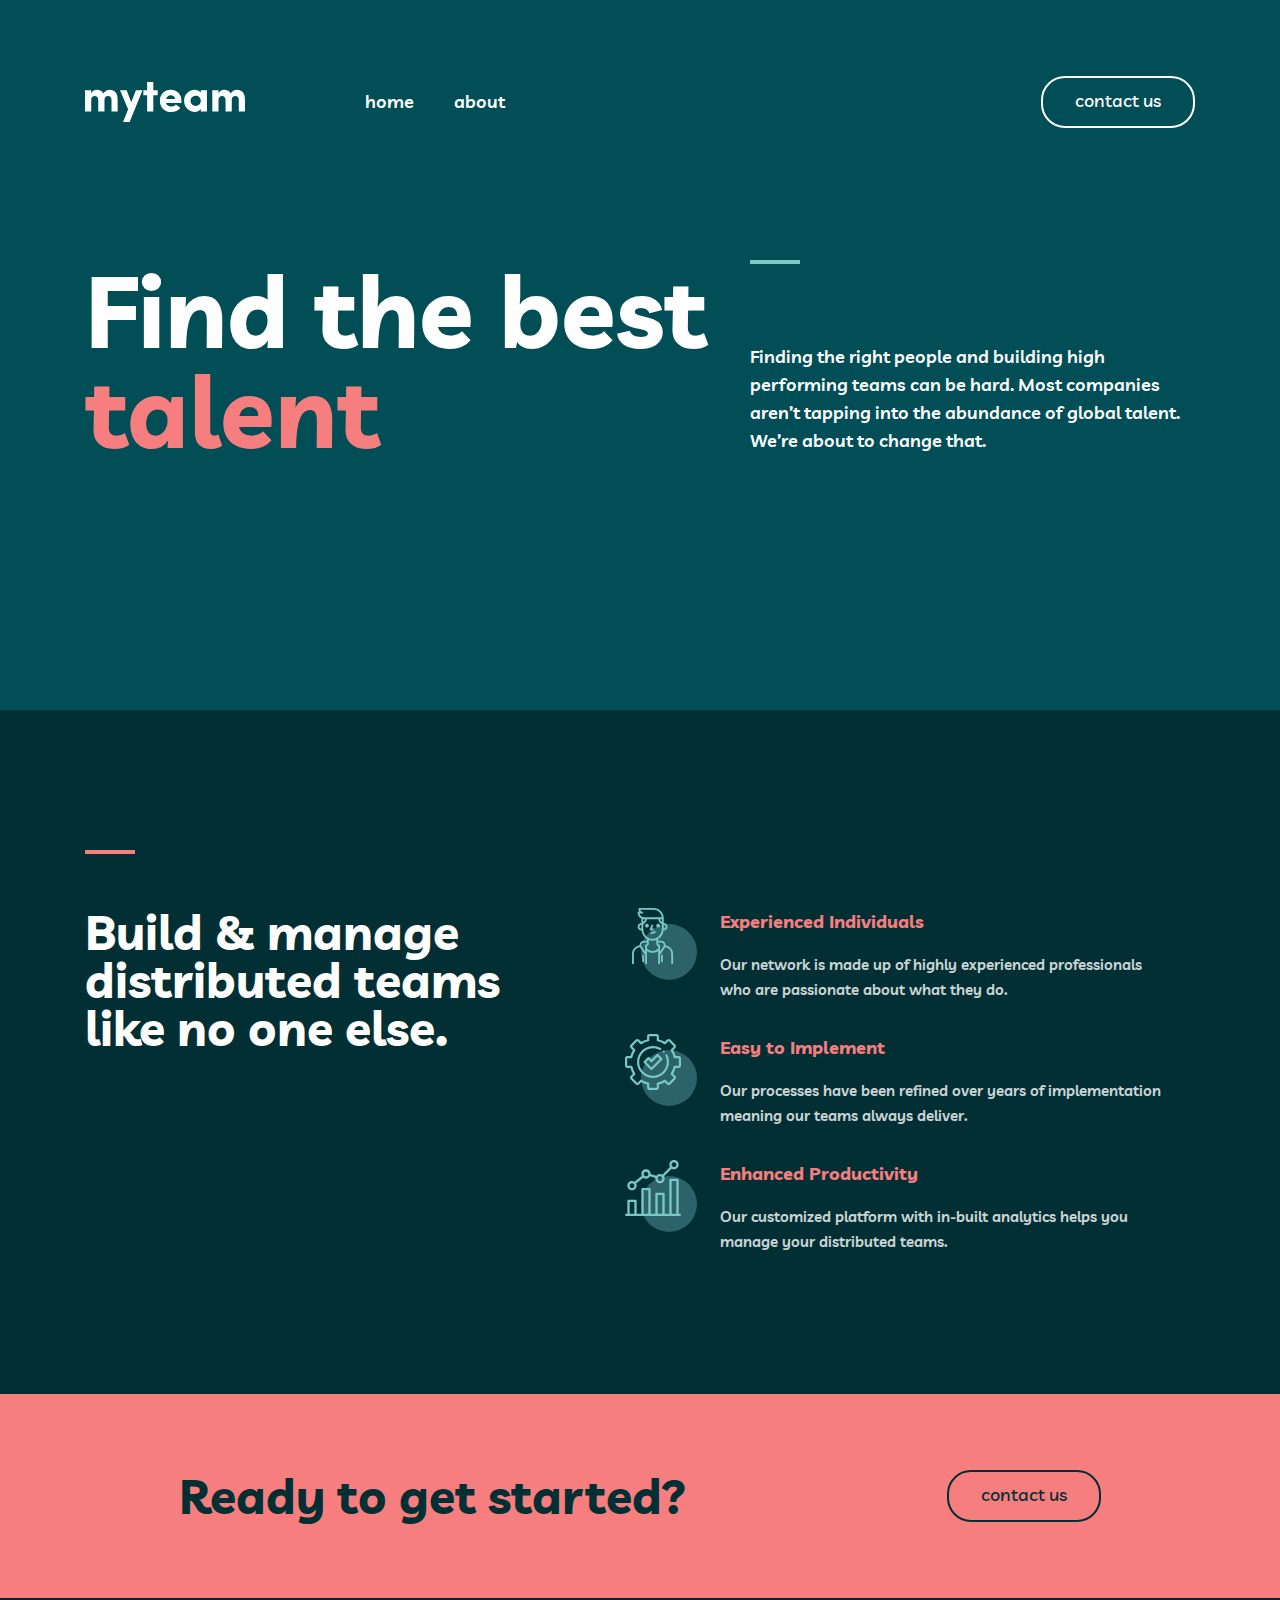
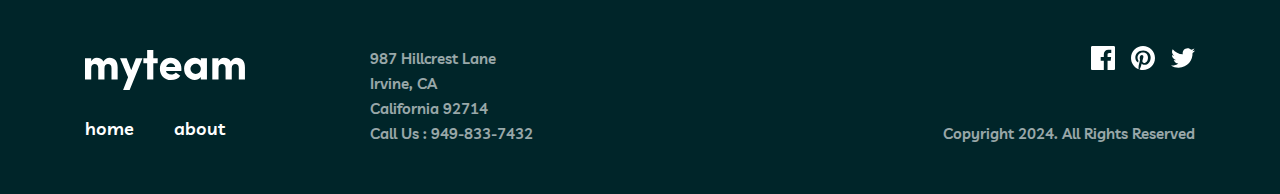
==== index.html @ 22ef730c "add feature section" ====
<!DOCTYPE html>
<html lang="en">
<head>
  <meta charset="UTF-8">
  <meta name="viewport" content="width=device-width, initial-scale=1.0">
  <title>My team</title>

  <link rel="stylesheet" href="style/normalize.css">
  <link rel="stylesheet" href="style/style.css">
</head>
<body>
  <!-- SITE HEADER  -->
  <header class="site-header">
    <div class="site-header__container container">
      <a class="site-header__main-link logo" href="index.html">
        <img class="logo__img" src="./img/myteam.svg" alt="Site logo " width="160" height="40">
      </a>

      <ul class="sitenav">

        <li class="sitenav__list">
          <a class="sitenav__link" href="#">home</a>
        </li>
        <li class="sitenav__list">
          <a class="sitenav__link" href="#">about</a>
        </li>

      </ul>

      <button class="button button--green" type="button">contact us</button>
    </div>
  </header>
  <!-- /SITE HEADER  -->


  <!-- MAIN CONTENT  -->
  <main class="main-content">

    <!-- HERO  -->
    <div class="hero">
      <div class="hero__container container">

        <div class="hero__content">
          <h1 class="hero__content-title">Find the best <span class="hero__content-title-reddish">talent</span></h1>
        </div>

        <div class="hero__contanet-next">
          <p class="hero__content-text">Finding the right people and building high performing teams can be hard. Most companies aren’t tapping into the abundance of global talent. We’re about to change that.</p>
        </div>

      </div>
    </div>
    <!-- /HERO  -->



    <!-- FEATURE  -->
    <div class="feature">
      <div class="container">

        <hr class="feature__line">

       <div class="feature__container">
        <h2 class="feature__title">Build & manage <br> distributed teams <br> like no one else.</h2>
        <ul class="feature__list">

          <li class="features__item">
            <img class="feature__img"  src="img/icon-feature-experience.svg" alt="" width="72" height="72">
            <div class="feature__inner">
              <h3 class="feature__inner-title">Experienced Individuals</h3>
              <p class="feature__inner-text">Our network is made up of highly experienced professionals <br> who are passionate about what they do.</p>
            </div>
          </li>
          <li class="features__item">
            <img class="feature__img" src="img/icon-feature-implementation.svg" alt="" width="72" height="72">
            <div class="feature__inner">
              <h3 class="feature__inner-title">Easy to Implement</h3>
              <p class="feature__inner-text">Our processes have been refined over years of implementation <br> meaning our teams always deliver.</p>
            </div>
          </li>
          <li class="features__item">
            <img class="feature__img" src="img/icon-feature-productivity.svg" alt="" width="72" height="72">
            <div class="feature__inner">
              <h3 class="feature__inner-title">Enhanced Productivity</h3>
              <p class="feature__inner-text">Our customized platform with in-built analytics helps you <br> manage your distributed teams.</p>
            </div>
          </li>

        </ul>
       </div>

      </div>
    </div>
    <!-- /FEATURE  -->



    <!-- CTA  -->
    <div class="cta">
      <div class="cta__container container">
        <h2 class="cta__title">Ready to get started?</h2>
        <button class="button button--reddish">contact us</button>
      </div>
    </div>
    <!-- /CTA  -->

  </main>
  <!-- /MAIN CONTENT  -->



  <!-- SITE FOOTER  -->
  <footer class="site-footer">
    <div class="site-footer__container container">
      <div class="site-footer__main-links">
        <a class="site-footer__main-link " href="index.html">
          <img class="logo__img" src="./img/myteam.svg" alt="Site logo " width="160" height="40">
        </a>

        <div class="site-footer__main-link-inner">
          <ul class="sitenav sitenav-footer">

            <li class="sitenav__list">
              <a class="sitenav__link sitenav__link-footer" href="#">home</a>
            </li>
            <li class="sitenav__list">
              <a class="sitenav__link sitenav__link-footer" href="#">about</a>
            </li>

          </ul>

        </div>
      </div>

      <div class="site-footer__info">
        <p class="site-footer__info-text">
          987  Hillcrest Lane <br> Irvine, CA <br> California 92714 <br> Call Us : 949-833-7432
        </p>
      </div>

      <div class="site-footer__socials">
        <div class="site-footer__socials-list">
          <svg class="site-footer__socials-list-item" width="24" height="24" viewBox="0 0 24 24" fill="none" xmlns="http://www.w3.org/2000/svg">
            <path d="M22.675 0H1.325C0.593 0 0 0.593 0 1.325V22.676C0 23.407 0.593 24 1.325 24H12.82V14.706H9.692V11.084H12.82V8.413C12.82 5.313 14.713 3.625 17.479 3.625C18.804 3.625 19.942 3.724 20.274 3.768V7.008L18.356 7.009C16.852 7.009 16.561 7.724 16.561 8.772V11.085H20.148L19.681 14.707H16.561V24H22.677C23.407 24 24 23.407 24 22.675V1.325C24 0.593 23.407 0 22.675 0Z" fill="currentColor"/>
            </svg>


            <svg class="site-footer__socials-list-item" width="24" height="24" viewBox="0 0 24 24" fill="none" xmlns="http://www.w3.org/2000/svg">
              <path d="M12 0C5.373 0 0 5.372 0 12C0 17.084 3.163 21.426 7.627 23.174C7.522 22.225 7.427 20.769 7.669 19.733C7.887 18.796 9.076 13.768 9.076 13.768C9.076 13.768 8.717 13.049 8.717 11.986C8.717 10.318 9.684 9.072 10.888 9.072C11.911 9.072 12.406 9.841 12.406 10.762C12.406 11.791 11.751 13.33 11.412 14.757C11.129 15.951 12.011 16.926 13.189 16.926C15.322 16.926 16.961 14.677 16.961 11.431C16.961 8.558 14.897 6.549 11.949 6.549C8.535 6.549 6.531 9.11 6.531 11.756C6.531 12.787 6.928 13.894 7.424 14.494C7.522 14.613 7.536 14.718 7.507 14.839L7.174 16.199C7.121 16.419 7 16.466 6.772 16.36C5.273 15.662 4.336 13.471 4.336 11.711C4.336 7.926 7.086 4.449 12.265 4.449C16.428 4.449 19.663 7.416 19.663 11.38C19.663 15.516 17.056 18.844 13.436 18.844C12.22 18.844 11.077 18.213 10.686 17.466L9.938 20.319C9.667 21.362 8.936 22.669 8.446 23.465C9.57 23.812 10.763 24 12 24C18.627 24 24 18.627 24 12C24 5.372 18.627 0 12 0Z" fill="currentColor"/>
              </svg>


              <svg class="site-footer__socials-list-item" width="24" height="20" viewBox="0 0 24 20" fill="none" xmlns="http://www.w3.org/2000/svg">
                <path d="M24 2.55699C23.117 2.94899 22.168 3.21299 21.172 3.33199C22.189 2.72299 22.97 1.75799 23.337 0.607986C22.386 1.17199 21.332 1.58199 20.21 1.80299C19.313 0.845986 18.032 0.247986 16.616 0.247986C13.437 0.247986 11.101 3.21399 11.819 6.29299C7.728 6.08799 4.1 4.12799 1.671 1.14899C0.381 3.36199 1.002 6.25699 3.194 7.72299C2.388 7.69699 1.628 7.47599 0.965 7.10699C0.911 9.38799 2.546 11.522 4.914 11.997C4.221 12.185 3.462 12.229 2.69 12.081C3.316 14.037 5.134 15.46 7.29 15.5C5.22 17.123 2.612 17.848 0 17.54C2.179 18.937 4.768 19.752 7.548 19.752C16.69 19.752 21.855 12.031 21.543 5.10599C22.505 4.41099 23.34 3.54399 24 2.55699Z" fill="CurrentColor"/>
                </svg>

        </div>

        <p class="site-footer__socials-text">Copyright 2024. All Rights Reserved</p>
      </div>

    </div>
  </footer>
  <!-- /SITE FOOTER  -->

 <script src="js/main.js"></script>
</body>
</html>
---- style/style.css ----
/* CUSTOM PROPS  */
:root {
  --white: rgb(255, 255, 255) ;
  --midnight-green: #014e56;
  --light-colar: #f67e7e;
  --rapture-blue: #79c8c7;
  --police-blue: #2c6269;
  --deep-green: #004047;
  --state-green: #012f34;
  --dark-green: #002529;
}

/* GLOBAL STYLES*/
html {
  box-sizing: border-box;
  height: 100%;
  scroll-behavior: smooth;
}
*,
*::before,
*::after {
  box-sizing: inherit;
}
body {
 display: flex;
 flex-direction: column;
 padding: 0%;
 margin: 0%;
 height: 100%;
 font-family: 'Livvic',"Arial",sans-serif;
 background-color: #fff;
 color: var(--white);
 font-size: 15px;
 font-weight: 600;
 line-height: 25px;
 letter-spacing: 0px;
}
img {
  max-width: 100%;
  height: auto;
}

/* CONTAINER */
.container {
width: 100%;
max-width: 1150px;
margin-right: auto;
margin-left: auto;
padding-left: 20px;
padding-right: 20px;
}

.main-content {
  flex-grow: 1;
}

/* FONTS  */
/* livvic-500 - latin */
@font-face {
  font-display: swap; /* Check https://developer.mozilla.org/en-US/docs/Web/CSS/@font-face/font-display for other options. */
  font-family: 'Livvic';
  font-style: normal;
  font-weight: 500;
  src: url('../fonts/livvic-v14-latin-500.woff2') format('woff2'); /* Chrome 36+, Opera 23+, Firefox 39+, Safari 12+, iOS 10+ */
}
/* livvic-600 - latin */
@font-face {
  font-display: swap; /* Check https://developer.mozilla.org/en-US/docs/Web/CSS/@font-face/font-display for other options. */
  font-family: 'Livvic';
  font-style: normal;
  font-weight: 600;
  src: url('../fonts/livvic-v14-latin-600.woff2') format('woff2'); /* Chrome 36+, Opera 23+, Firefox 39+, Safari 12+, iOS 10+ */
}
/* livvic-700 - latin */
@font-face {
  font-display: swap; /* Check https://developer.mozilla.org/en-US/docs/Web/CSS/@font-face/font-display for other options. */
  font-family: 'Livvic';
  font-style: normal;
  font-weight: 700;
  src: url('../fonts/livvic-v14-latin-700.woff2') format('woff2'); /* Chrome 36+, Opera 23+, Firefox 39+, Safari 12+, iOS 10+ */
}



/* BUTTONS  */
.button {
  padding: 9px 32px 11px;
  margin: 0;
  border: 0;
  border-radius: 24px;
  font-size: 18px;
  line-height: 28px;
  cursor: pointer;
  transition: transform 0.3s ;
}
.button:active {
  transform: translateY(3px);
}
.button--green {
  color: var(--white);
  background-color: transparent;
  border: 2px solid var(--white);
}
.button--green:hover {
  color: var(--dark-green);
  background-color: var(--white);
}
.button--reddish {
  color: var(--state-green);
  background-color: transparent;
  border: 2px solid var(--state-green);
}
.button--reddish:hover {
  color: var(--white);
  background-color: var(--state-green);
}



/* SITE HEADER  */
.site-header {
  padding-top: 73px;
  padding-bottom: 120px;
  background-color: var(--midnight-green);
}
.site-header__container {
  display: flex;
  align-items: center;

}
.site-header__main-link {
  text-decoration: none;
}
.site-header__main-link:hover {
  opacity: 0.8;
}
.site-header__main-link:active {
  opacity: 0.6;
}
.logo {
  margin-right: 80px;
}
.logo__img {
  display: block;
  width: 160px;
  height: 40px;
  object-fit: contain;
}
.sitenav {
 display: flex;
 align-items: center;
 margin-right: auto;
}
.sitenav__list {
  list-style-type: none;
  padding: 0;
  margin: 0;
}
.sitenav__list:not(:last-child){
  margin-right: 40px;
}
.sitenav__link {
  color: var(--white);
  font-size: 18px;
  line-height: 28px;
  text-decoration: none;
}
.sitenav__link:hover {
  color: var(--light-colar);
}
.sitenav__link:active {
  opacity: 0.6;
}


/* HERO  */
.hero {
  padding-top: 9px;
  padding-bottom: 250px;
  background-color: var(--midnight-green);
}
.hero__container {
  display: flex;
  align-items: flex-start;
}
.hero__content {
  display: flex;
  margin-right: 30px;
  width: 635px;
  height: 200px;
}
.hero__content-title {
  margin: 0;
  font-size: 100px;
  font-weight: 700;
  line-height: 100px;
}
.hero__content-title-reddish {
  color: var(--light-colar);
}
.hero__contanet-next {
  width: 445px;
  height: 112px;
}
.hero__content-text {
  margin: 0;
  font-size: 18px;
  line-height: 28px;

}
.hero__content-text::before {
  display: block;
  width: 50px;
  height: 4px;
  margin-bottom: 79px;
  background-color: var(--rapture-blue);
  content: "";
}




/* SITE FOOTER  */
.site-footer {
  padding-top: 48px;
  padding-bottom: 48px;
  background-color: var(--dark-green);
}
.site-footer__container {
  display: flex;
  align-items: center;
}
.site-footer__main-links {
  display: flex;
  flex-direction: column;
  margin-right: 125px;
}
.site-footer__main-link {
  margin-bottom: 25px;
}


.site-footer__main-link-inner {
  display: flex;
  align-items: center;
}
.sitenav-footer {
  padding: 0;
  margin: 0%;
}
.site-footer__info {
  width: 445px;
  height: 100px;
  margin-right: auto;
  opacity: 0.6;
}
.site-footer__info-text {
  margin: 0%;
  color: var(--white);
  font-size: 15px;
  line-height: 25px;
}
.site-footer__socials {
  display: flex;
  flex-direction: column;
}
.site-footer__socials-list {
  display: flex;
  align-items: center;
  justify-content: flex-end;
}
.site-footer__socials-list-item:not(:last-child) {
   margin-right: 16px;
}
.site-footer__socials-list-item:hover {
  color: var(--light-colar);
}
.site-footer__socials-list-item:active {
  opacity: 0.6;
}
.site-footer__socials-text {
  margin: 0%;
  margin-top: 51px;
  color: var(--white);
  font-weight: 600;
  line-height: 25px;
  text-transform: capitalize;
  opacity: 0.6;
}

/* CTA  */
.cta {
  padding-top: 76px;
  padding-bottom: 76px;
  background-color: var(--light-colar);
}
.cta__container {
  display: flex;
  align-items: center;
  justify-content: center;
}
.cta__title {
  margin: 0;
  margin-right: 260px;
  color: rgb(1, 47, 52);
  font-size: 48px;
  font-weight: 700;
  line-height: 48px;
}


/* FEATURE  */
.feature {
  padding-top: 140px;
  padding-bottom: 140px;
  background-color: var(--state-green);
}
.feature__container {
  display: flex;
  align-items: flex-start;
}
.feature__line {
  margin: 0;
  margin-bottom: 54px;
  border: 0;
  width: 50px;
  height: 4px;
  background-color: var(--light-colar);
}
.feature__title {
  margin: 0;
  margin-right: 125px;
  font-size: 48px;
  font-weight: 700;
  line-height: 48px;
}
.feature__list {
  list-style: none;
  margin: 0;
  padding: 0%;
}
.features__item {
  display: flex;
  align-items: flex-start;
}
.features__item:not(:last-child){
  margin-bottom: 32px;
}
.feature__img {
  display: block;
  margin-right: 23px;
  width: 72px;
  height: 72px;
  object-fit: cover;
}
.feature__inner-title {
  margin: 0;
  margin-bottom: 16px;
  color: var(--light-colar);
  font-size: 18px;
  font-weight: 700;
  line-height: 28px;
}
.feature__inner-text {
  margin: 0;
  opacity: 0.8;
}
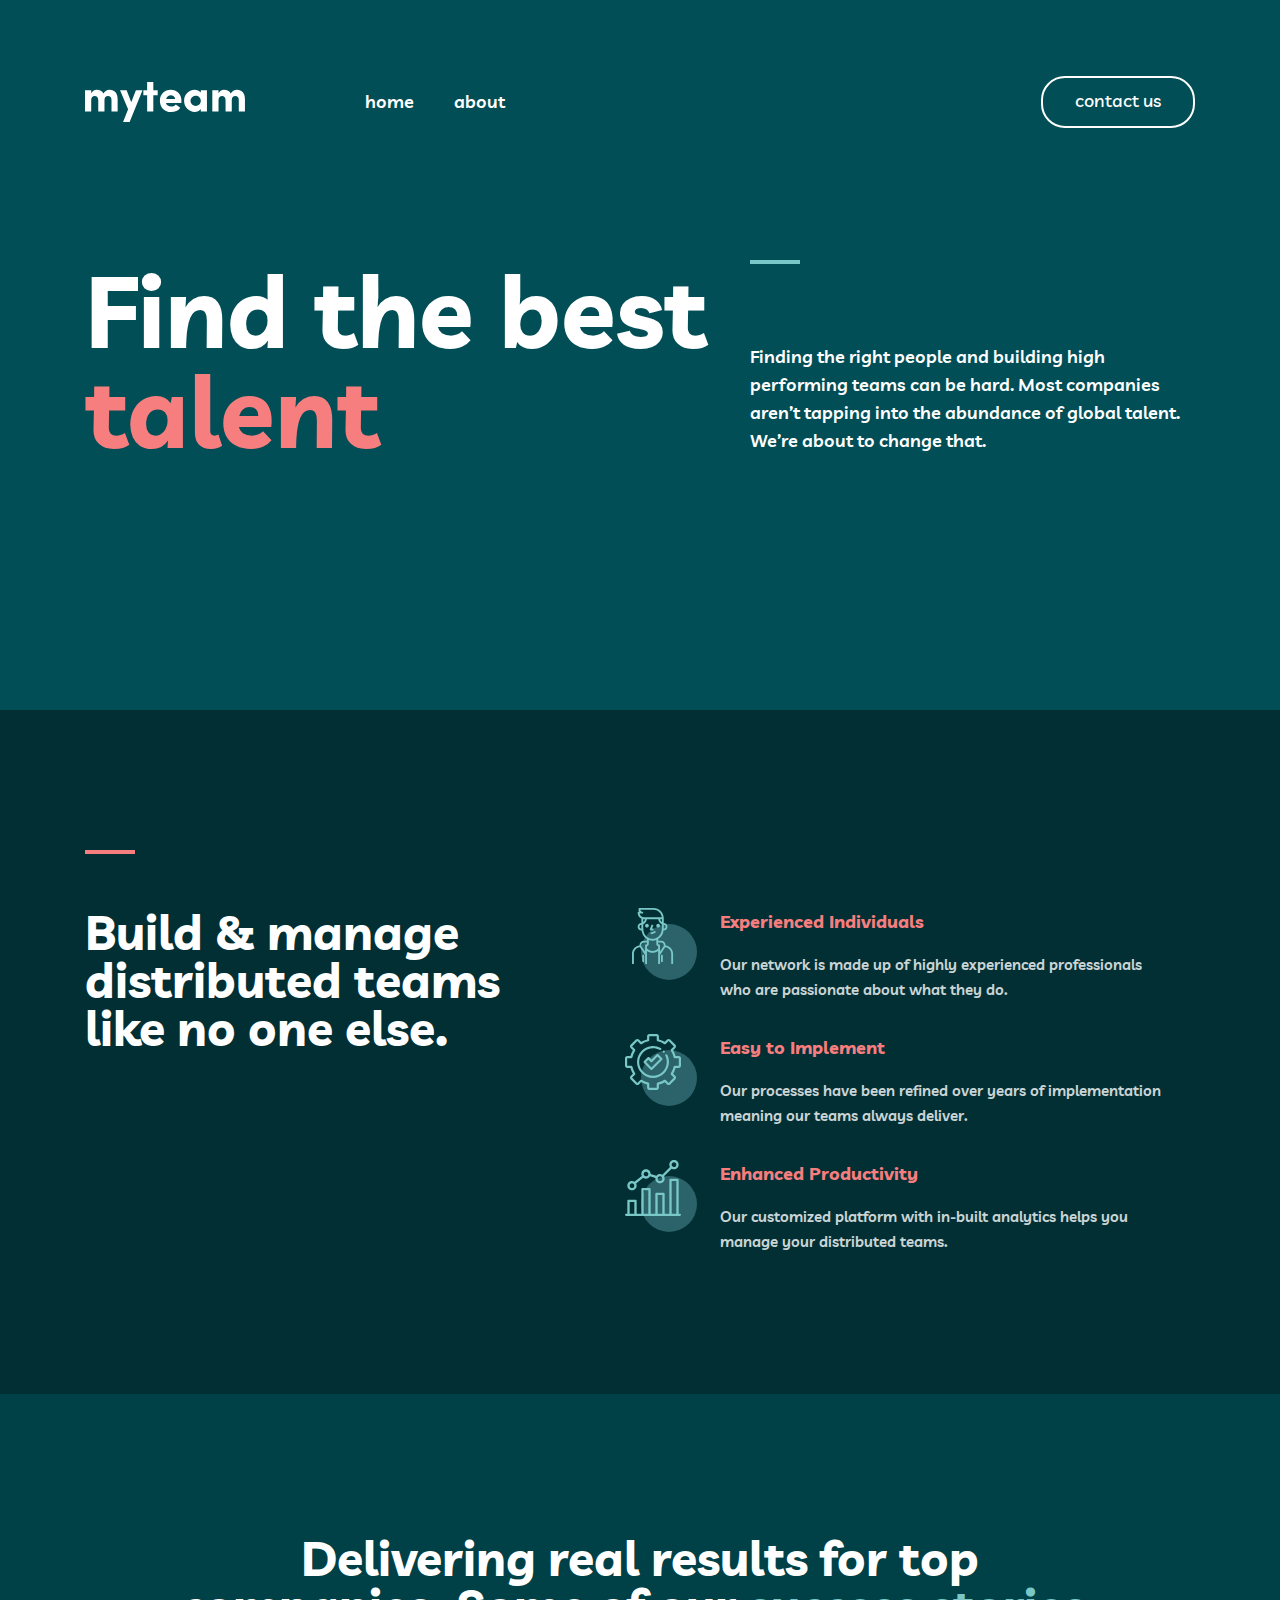
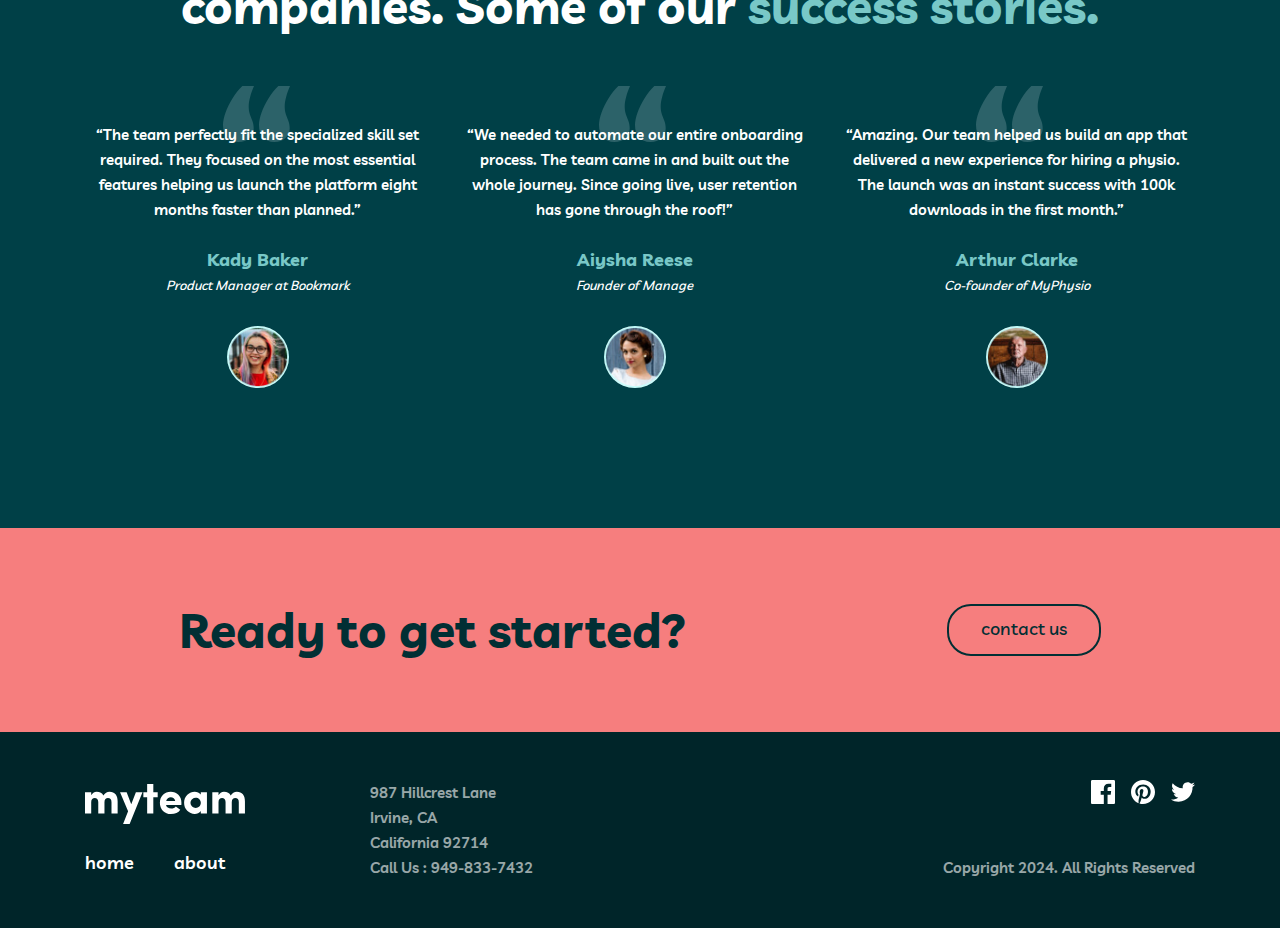
==== commit 7f7ece2e: "add success stories section" ====
--- a/index.html
+++ b/index.html
@@ -95,6 +95,45 @@
     <!-- /FEATURE  -->
 
 
+    <!-- STORY  -->
+    <div class="story">
+      <div class="container">
+        <div class="story__content">
+          <h2 class="story__title">Delivering real results for top <br> companies. Some of our <span class="story__title-dif">success stories.</span> </h2>
+          <ul class="story__list">
+
+            <li class="story__item">
+              <p class="story__quote">
+                  <img class="story__sign" src="img/sign.svg" alt="" width="67" height="56">
+                “The team perfectly fit the specialized skill set required. They focused on the most essential features helping us launch the platform eight months faster than planned.”</p>
+              <span class="story__auther">Kady Baker</span>
+              <span class="story__auther-position">Product Manager at Bookmark</span>
+              <img class="story__auther-img" src="img/kady.jpg" alt="Story auther's image" width="62" height="62" srcset="img/kady.jpg 1x, img/kady@2x.jpg 2x">
+            </li>
+            <li class="story__item">
+              <p class="story__quote">
+                  <img class="story__sign" src="img/sign.svg" alt="" width="67" height="56">
+                “We needed to automate our entire onboarding process. The team came in and built out the whole journey. Since going live, user retention has gone through the roof!”</p>
+              <span class="story__auther">Aiysha Reese</span>
+              <span class="story__auther-position">Founder of Manage</span>
+              <img class="story__auther-img" src="img/aisha.jpg" alt="Story auther's image" width="62" height="62" srcset="img/aisha.jpg 1x, img/aisha@2x.jpg 2x">
+            </li>
+            <li class="story__item">
+              <p class="story__quote">
+                  <img class="story__sign" src="img/sign.svg" alt="" width="67" height="56">
+                “Amazing. Our team helped us build an app that delivered a new experience for hiring a physio. The launch was an instant success with 100k downloads in the first month.”</p>
+              <span class="story__auther">Arthur Clarke</span>
+              <span class="story__auther-position">Co-founder of MyPhysio</span>
+              <img class="story__auther-img" src="img/arthur.jpg" alt="Story auther's image" width="62" height="62" srcset="img/arthur.jpg 1x, img/arthur@2x.jpg 2x">
+            </li>
+
+          </ul>
+        </div>
+      </div>
+    </div>
+    <!-- /STORY  -->
+
+
 
     <!-- CTA  -->
     <div class="cta">
--- a/style/style.css
+++ b/style/style.css
@@ -364,4 +364,82 @@
 .feature__inner-text {
   margin: 0;
   opacity: 0.8;
+}
+
+
+/* STORY  */
+.story {
+  padding-top: 140px;
+  padding-bottom: 140px;
+  background-color: var(--deep-green);
+}
+.story__content {
+}
+.story__title {
+  margin: 0;
+  margin-bottom: 92px;
+  font-size: 48px;
+  font-weight: 700;
+  line-height: 48px;
+  text-align: center;
+}
+.story__title-dif {
+  color: var(--rapture-blue);
+}
+.story__list {
+  display: flex;
+  align-items: flex-start;
+  justify-content: space-between;
+  list-style-type: none;
+  padding: 0%;
+  margin: 0;
+}
+.story__sign {
+  position: absolute;
+  left: 138px;
+  top: -36px;
+  z-index: -1;
+}
+.story__item {
+  display: flex;
+  flex-direction: column;
+}
+.story__item:not(:last-child) {
+  margin-right: 30px;
+}
+.story__quote {
+  position: relative;
+  z-index: 9999;
+  margin: 0;
+  margin-bottom: 24px;
+  text-align: center;
+}
+.story__auther {
+  margin: 0;
+  margin-bottom: 2px;
+  color: var(--rapture-blue);
+  font-size: 18px;
+  font-weight: 700;
+  line-height: 28px;
+  text-align: center;
+}
+.story__auther-position {
+  margin: 0;
+  margin-bottom: 32px;
+  font-size: 13px;
+  font-weight: 500;
+  font-style: italic;
+  line-height: 18px;
+  letter-spacing: 0px;
+  text-align: center;
+}
+.story__auther-img {
+  display: block;
+  margin-left: auto;
+  margin-right: auto;
+  width: 62px;
+  height: 62px;
+  object-fit: contain;
+  border-radius: 50%;
+
 }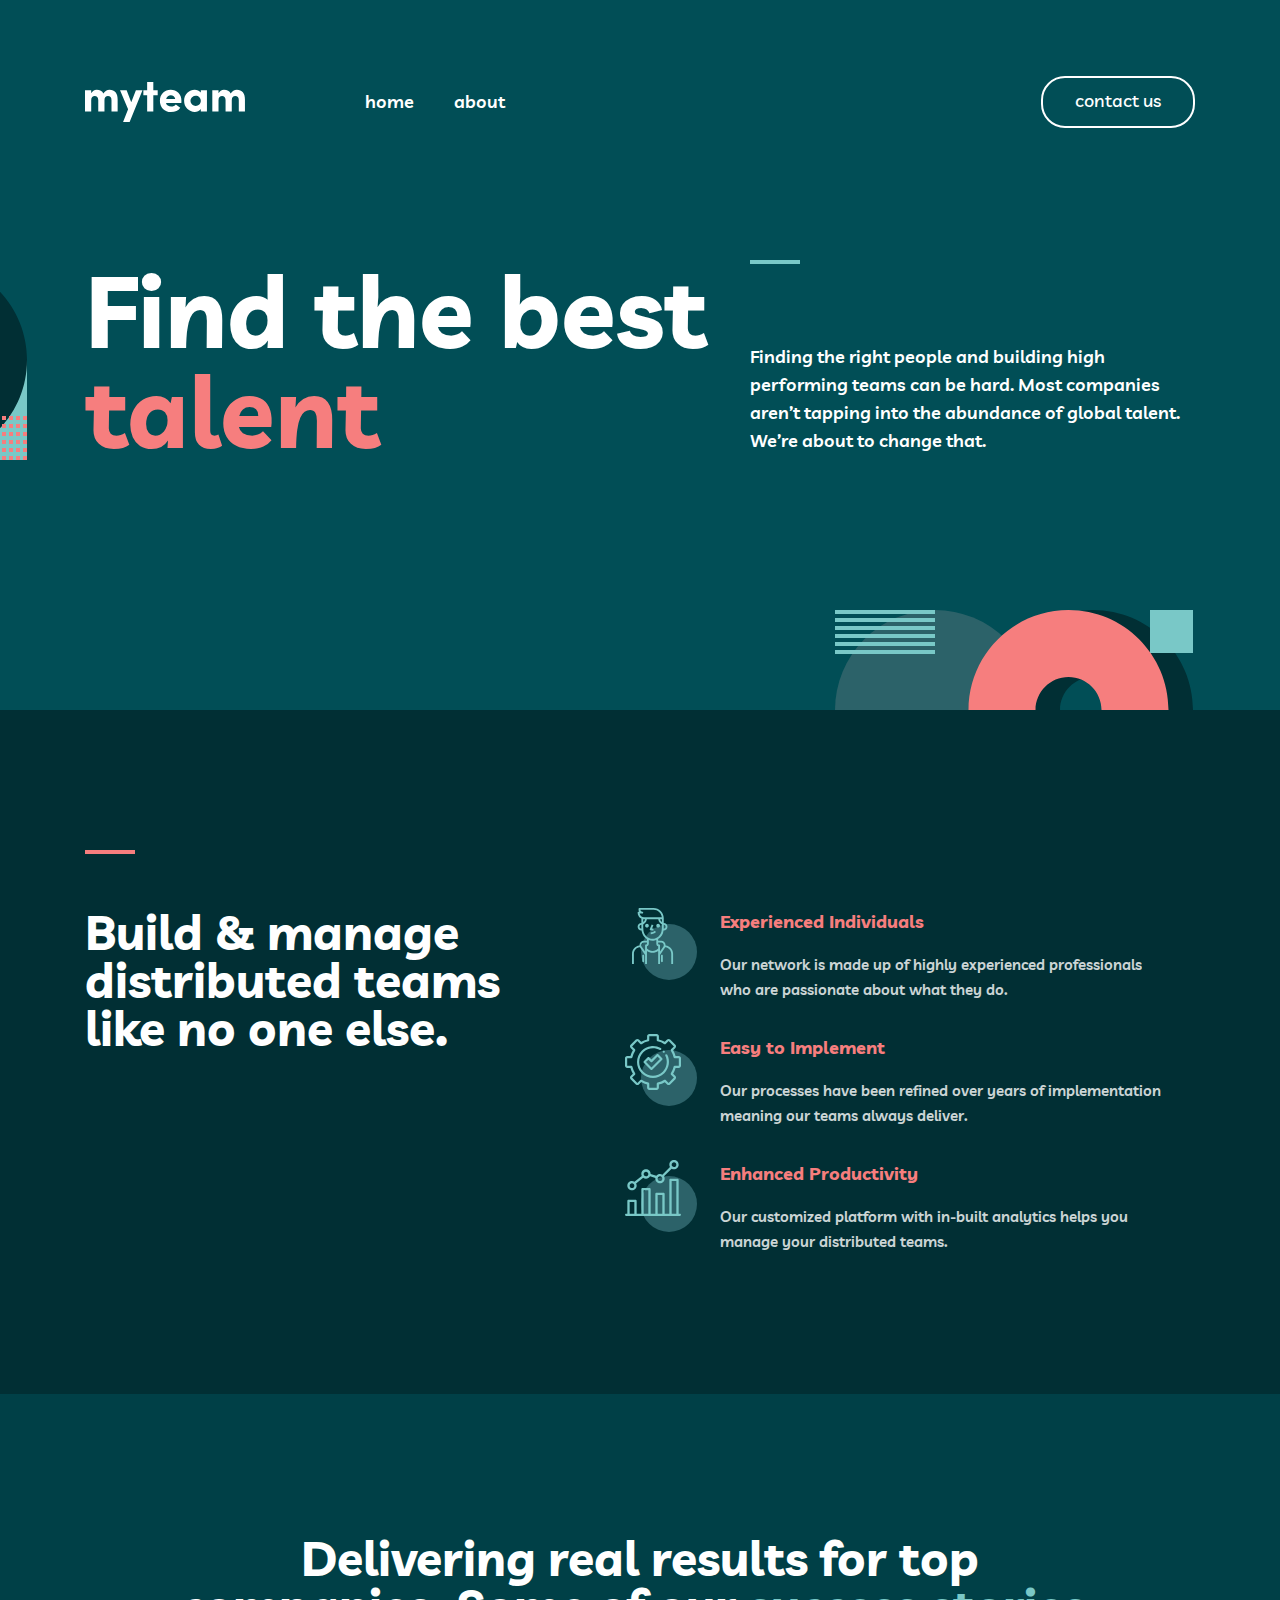
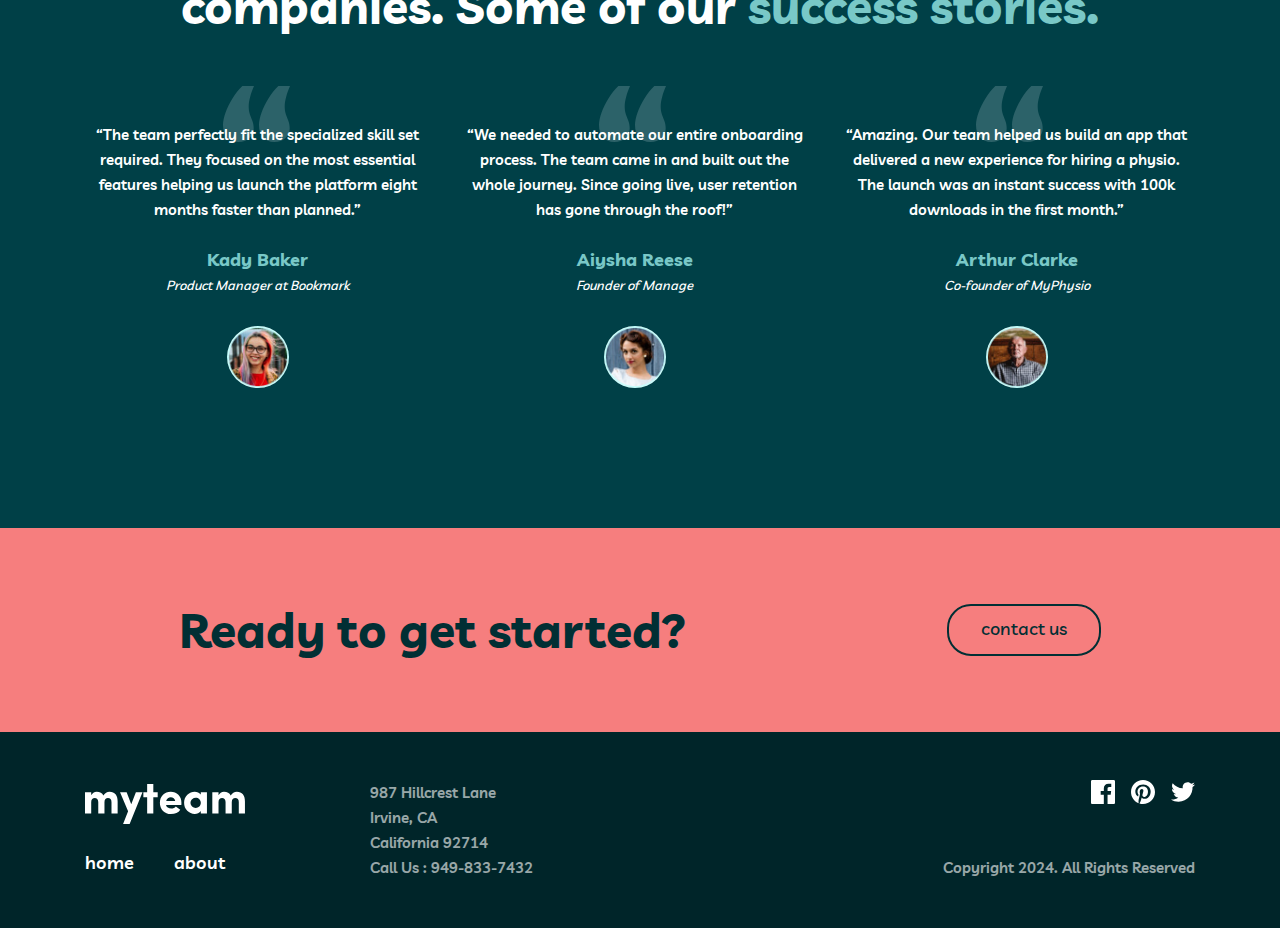
==== commit 7679ce7a: "add hero postures" ====
--- a/index.html
+++ b/index.html
@@ -45,9 +45,13 @@
 best <span class="hero__content-title-reddish">talent</span></h1>
         </div>
 
+        <img class="hero__content-posture-one" src="img/hero-bg-one.svg" alt="" width="200" height="200">
+
         <div class="hero__contanet-next">
           <p class="hero__content-text">Finding the right people and building high performing teams can be hard. Most companies aren’t tapping into the abundance of global talent. We’re about to change that.</p>
         </div>
+
+        <img class="hero__content-posture-double" src="img/hero-bg-double.svg" alt="" width="358" height="200">
 
       </div>
     </div>
--- a/style/style.css
+++ b/style/style.css
@@ -173,6 +173,8 @@
 }
 
 
+
+
 /* HERO  */
 .hero {
   padding-top: 9px;
@@ -180,6 +182,7 @@
   background-color: var(--midnight-green);
 }
 .hero__container {
+  position: relative;
   display: flex;
   align-items: flex-start;
 }
@@ -218,6 +221,20 @@
 }
 
 
+.hero__content-posture-one {
+  position: absolute;
+  left: -238px;
+  top: 0;
+}
+
+
+.hero__content-posture-double {
+  position: absolute;
+  bottom: -350px;
+  right: 22px;
+}
+
+
 
 
 /* SITE FOOTER  */
@@ -238,8 +255,6 @@
 .site-footer__main-link {
   margin-bottom: 25px;
 }
-
-
 .site-footer__main-link-inner {
   display: flex;
   align-items: center;
@@ -311,9 +326,11 @@
 
 /* FEATURE  */
 .feature {
+  position: relative;
   padding-top: 140px;
   padding-bottom: 140px;
   background-color: var(--state-green);
+  z-index: 9999;
 }
 .feature__container {
   display: flex;
@@ -372,8 +389,6 @@
   padding-top: 140px;
   padding-bottom: 140px;
   background-color: var(--deep-green);
-}
-.story__content {
 }
 .story__title {
   margin: 0;
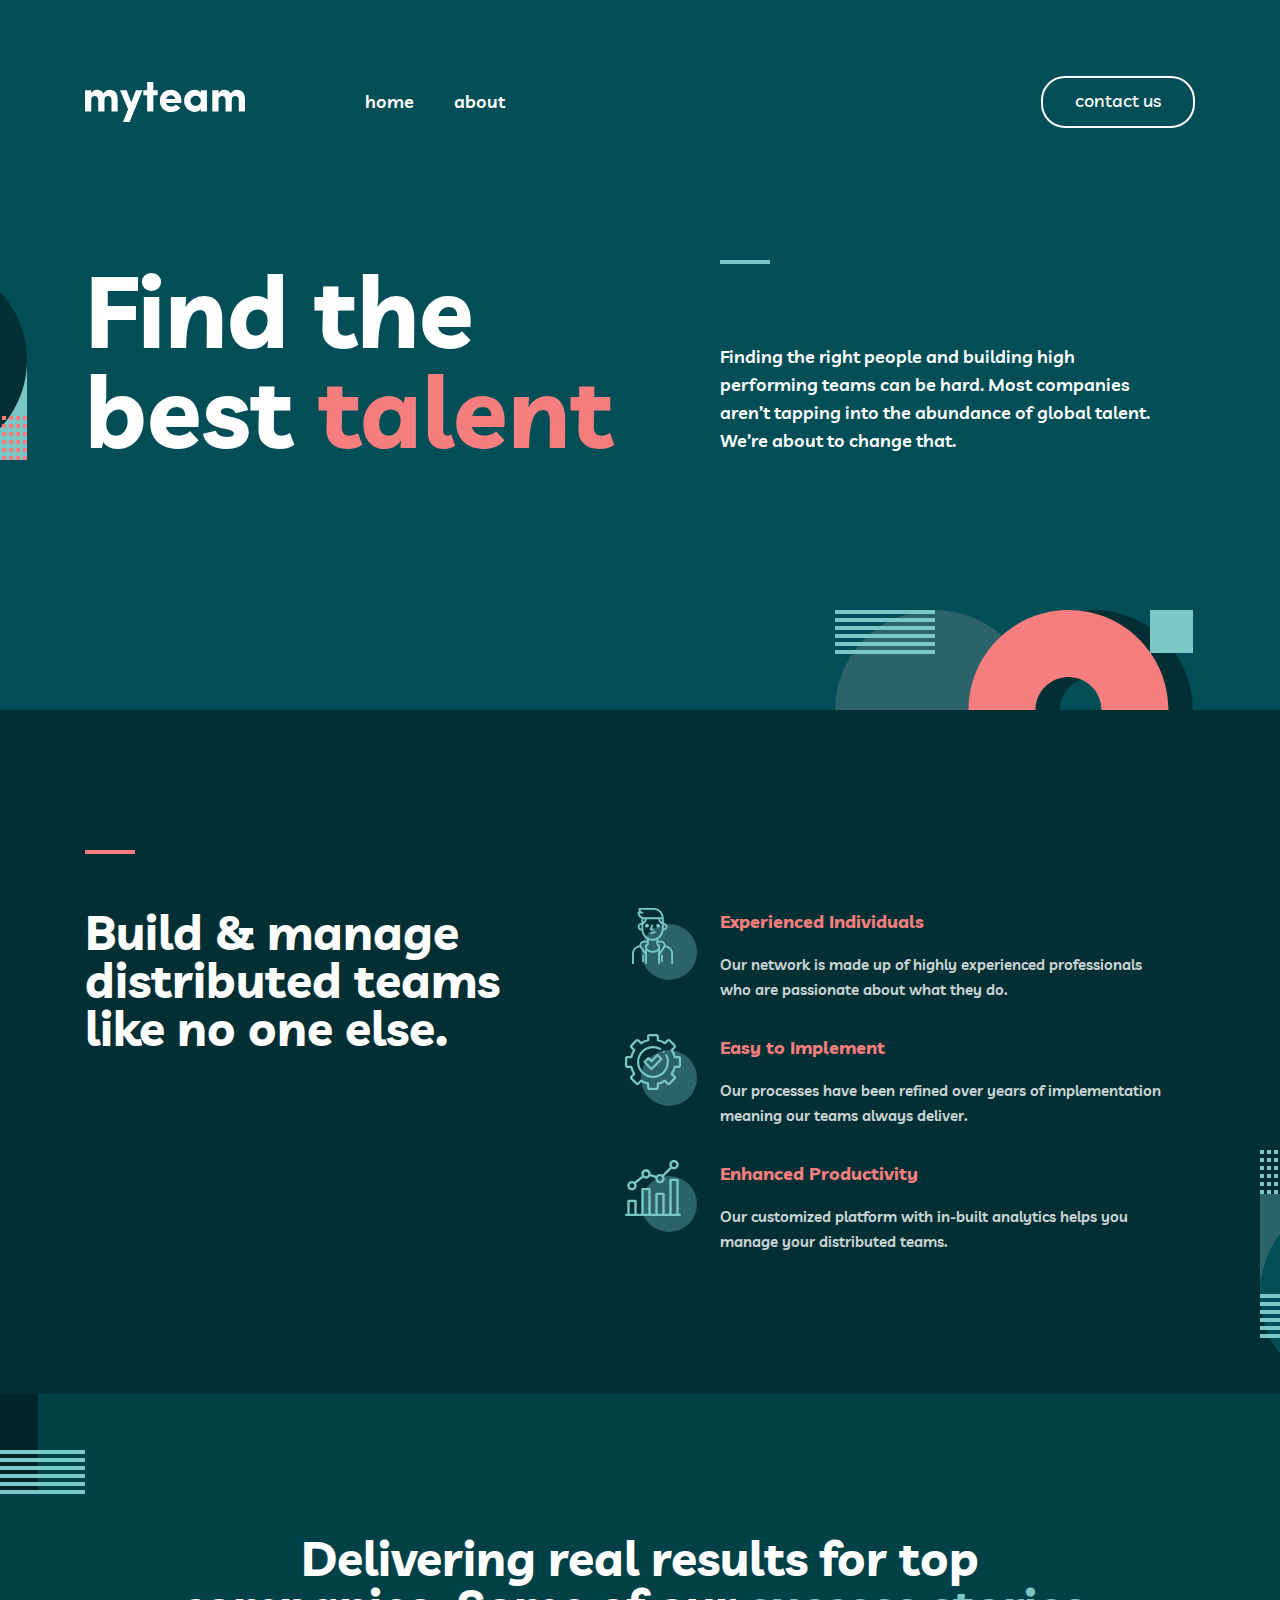
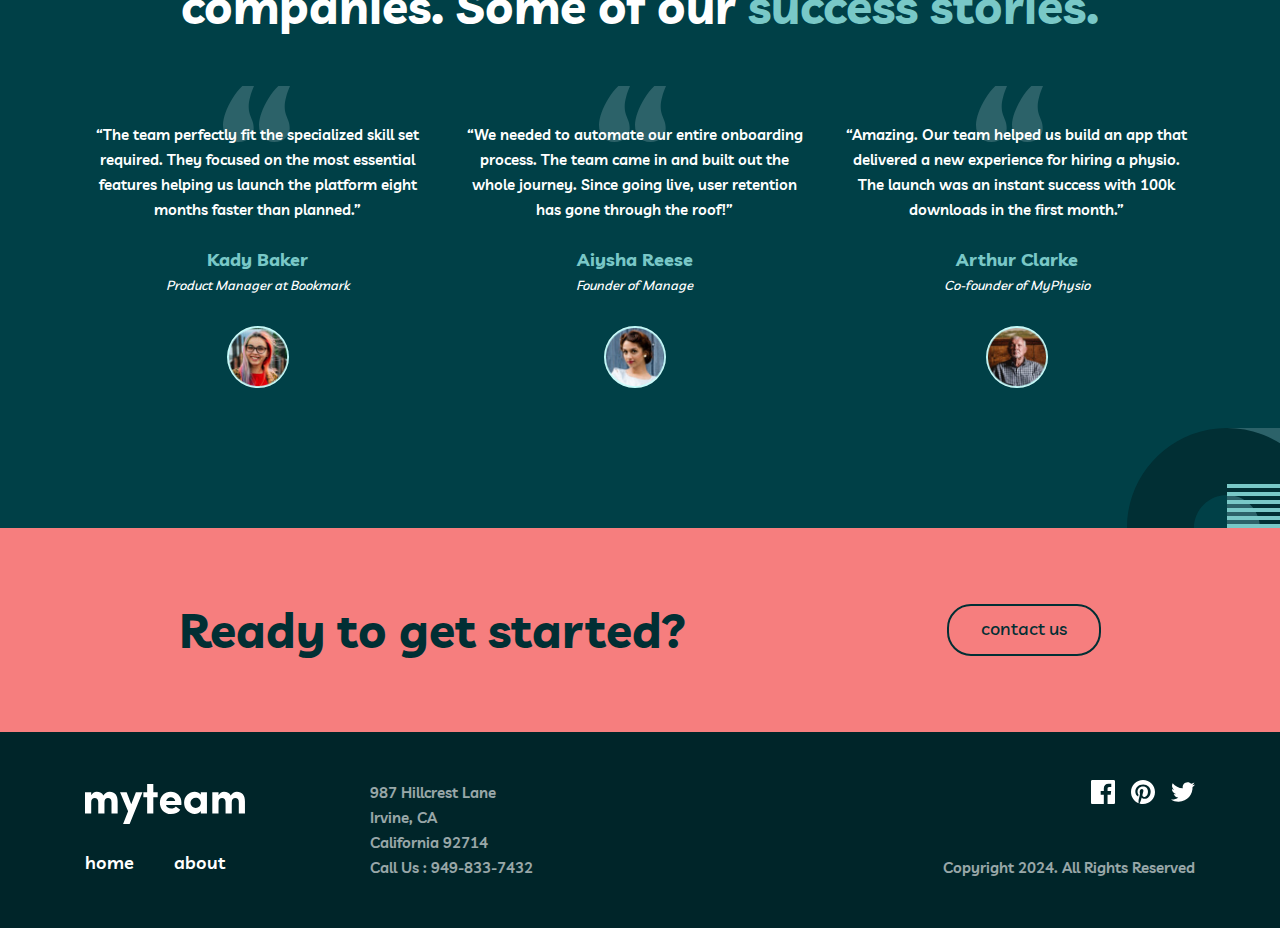
==== commit 496d400b: "add story postures" ====
--- a/index.html
+++ b/index.html
@@ -9,6 +9,7 @@
   <link rel="stylesheet" href="style/style.css">
 </head>
 <body>
+
   <!-- SITE HEADER  -->
   <header class="site-header">
     <div class="site-header__container container">
@@ -66,6 +67,7 @@
         <hr class="feature__line">
 
        <div class="feature__container">
+
         <h2 class="feature__title">Build & manage <br> distributed teams <br> like no one else.</h2>
         <ul class="feature__list">
 
@@ -92,6 +94,11 @@
           </li>
 
         </ul>
+
+
+        <img class="feature__posture" src="img/feature__posture.svg" alt="" width="200" height="244">
+
+
        </div>
 
       </div>
@@ -103,6 +110,10 @@
     <div class="story">
       <div class="container">
         <div class="story__content">
+
+
+          <img class="story__posture-left" src="img/reviews-bg-left.svg" alt="" width="147" height="100">
+
           <h2 class="story__title">Delivering real results for top <br> companies. Some of our <span class="story__title-dif">success stories.</span> </h2>
           <ul class="story__list">
 
@@ -132,6 +143,10 @@
             </li>
 
           </ul>
+
+
+          <img class="story__posture-right" src="img/reviews-bg-right.svg" alt="" width="200" height="200">
+
         </div>
       </div>
     </div>
--- a/style/style.css
+++ b/style/style.css
@@ -34,6 +34,7 @@
  font-weight: 600;
  line-height: 25px;
  letter-spacing: 0px;
+ overflow-x: hidden;
 }
 img {
   max-width: 100%;
@@ -188,12 +189,12 @@
 }
 .hero__content {
   display: flex;
-  margin-right: 30px;
   width: 635px;
   height: 200px;
 }
 .hero__content-title {
   margin: 0;
+  margin-right: 30px;
   font-size: 100px;
   font-weight: 700;
   line-height: 100px;
@@ -201,12 +202,10 @@
 .hero__content-title-reddish {
   color: var(--light-colar);
 }
-.hero__contanet-next {
+.hero__content-text {
+  margin: 0;
   width: 445px;
   height: 112px;
-}
-.hero__content-text {
-  margin: 0;
   font-size: 18px;
   line-height: 28px;
 
@@ -305,6 +304,8 @@
 
 /* CTA  */
 .cta {
+  position: relative;
+  z-index: 9999;
   padding-top: 76px;
   padding-bottom: 76px;
   background-color: var(--light-colar);
@@ -333,6 +334,7 @@
   z-index: 9999;
 }
 .feature__container {
+  position: relative;
   display: flex;
   align-items: flex-start;
 }
@@ -384,11 +386,21 @@
 }
 
 
+.feature__posture {
+  position: absolute;
+  bottom: -140px;
+  right: -265px;
+}
+
+
 /* STORY  */
 .story {
   padding-top: 140px;
   padding-bottom: 140px;
   background-color: var(--deep-green);
+}
+.story__content {
+  position: relative;
 }
 .story__title {
   margin: 0;
@@ -457,4 +469,22 @@
   object-fit: contain;
   border-radius: 50%;
 
+}
+
+
+
+.story__posture-left {
+  position: absolute;
+  top: -140px;
+  left: -147px;
+  width: 147px;
+  height: 100px;
+}
+
+.story__posture-right {
+  position: absolute;
+  right: -132px;
+  bottom: -240px;
+  width: 200px;
+  height: 200px;
 }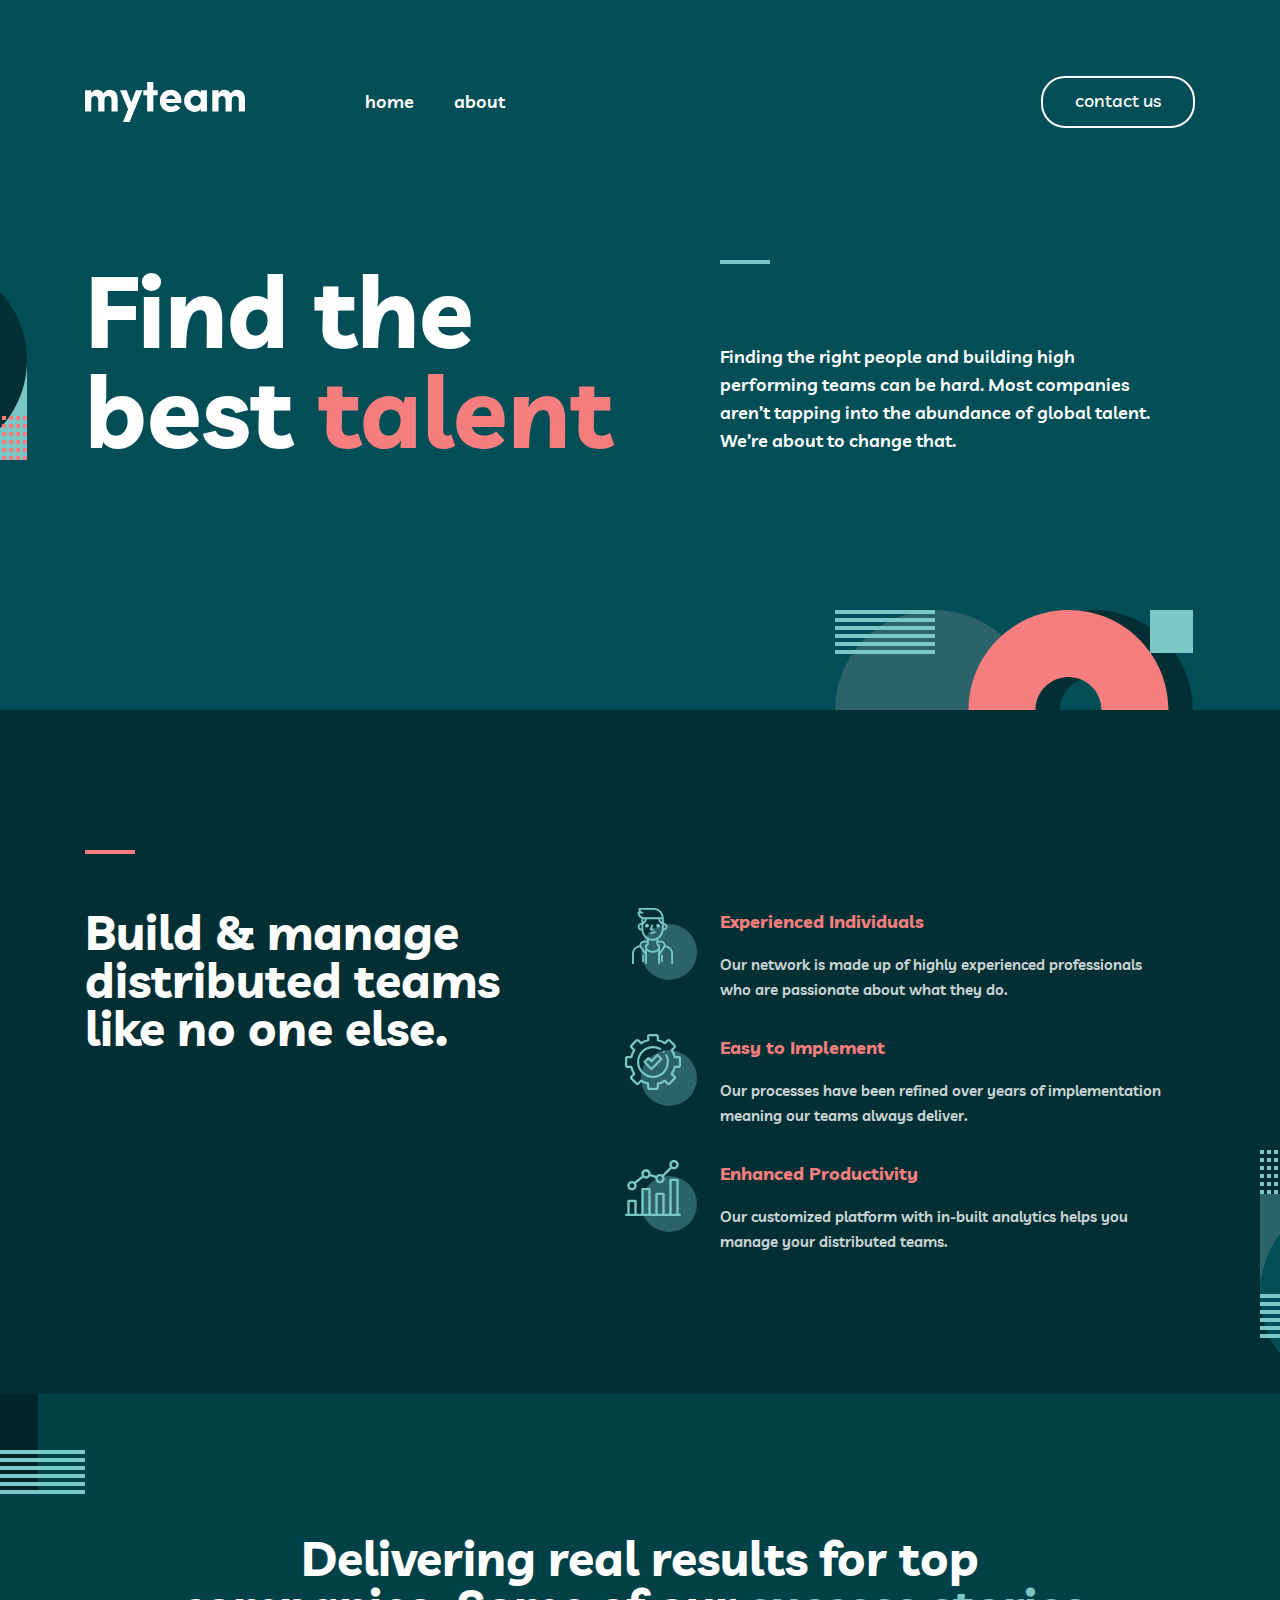
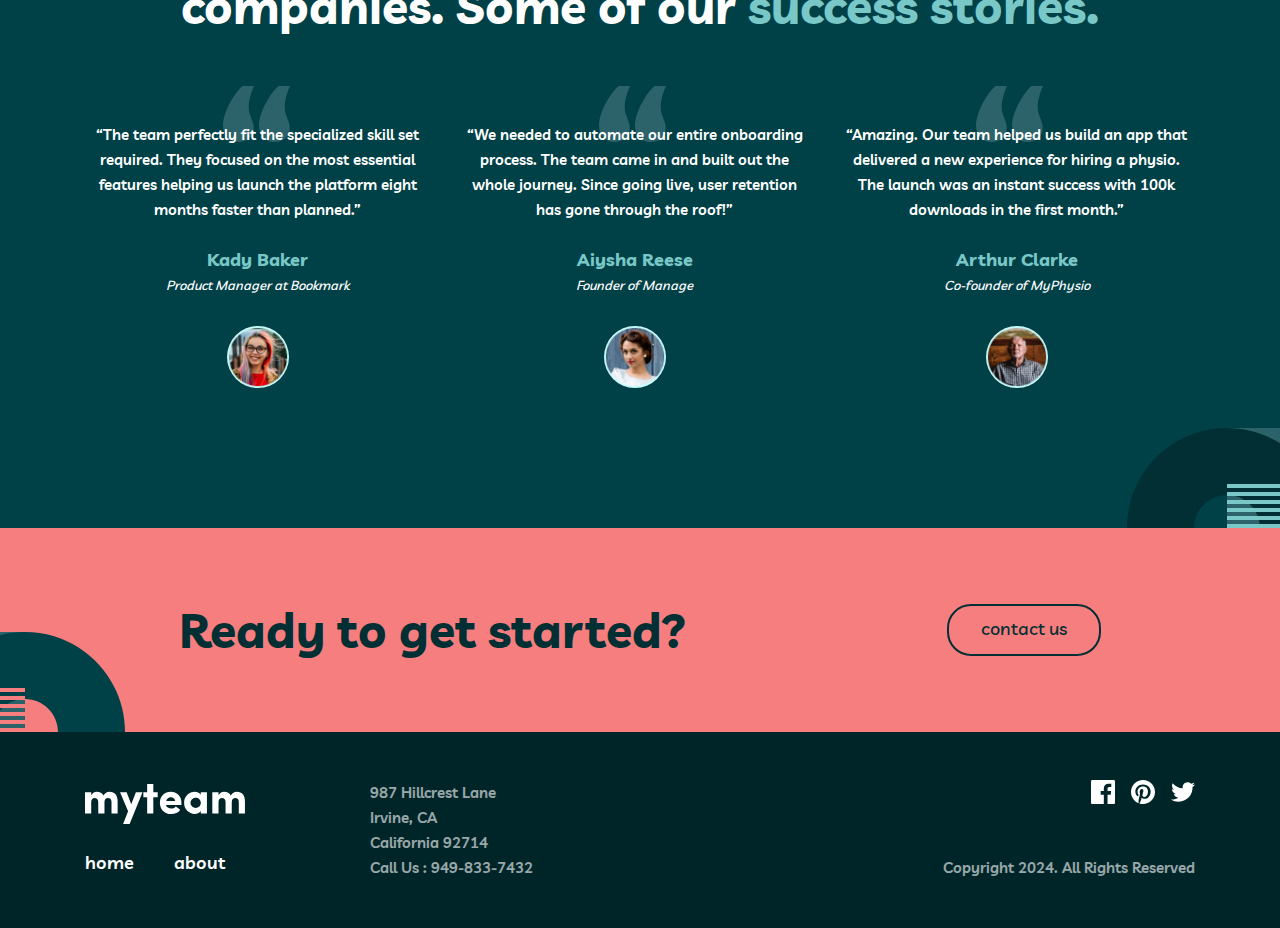
==== commit 9e6ee0a1: "add cta posture" ====
--- a/index.html
+++ b/index.html
@@ -157,6 +157,9 @@
     <!-- CTA  -->
     <div class="cta">
       <div class="cta__container container">
+
+        <img class="cta__posture" src="img/cta__posture.svg" alt="" width="200" height="244">
+
         <h2 class="cta__title">Ready to get started?</h2>
         <button class="button button--reddish">contact us</button>
       </div>
--- a/style/style.css
+++ b/style/style.css
@@ -238,6 +238,8 @@
 
 /* SITE FOOTER  */
 .site-footer {
+  position: relative;
+  z-index: 9999;
   padding-top: 48px;
   padding-bottom: 48px;
   background-color: var(--dark-green);
@@ -311,6 +313,7 @@
   background-color: var(--light-colar);
 }
 .cta__container {
+  position: relative;
   display: flex;
   align-items: center;
   justify-content: center;
@@ -322,6 +325,15 @@
   font-size: 48px;
   font-weight: 700;
   line-height: 48px;
+}
+
+.cta__posture {
+  position: absolute;
+  bottom: -176px;
+  left: -140px;
+  width: 200px;
+  height: 244px;
+
 }
 
 
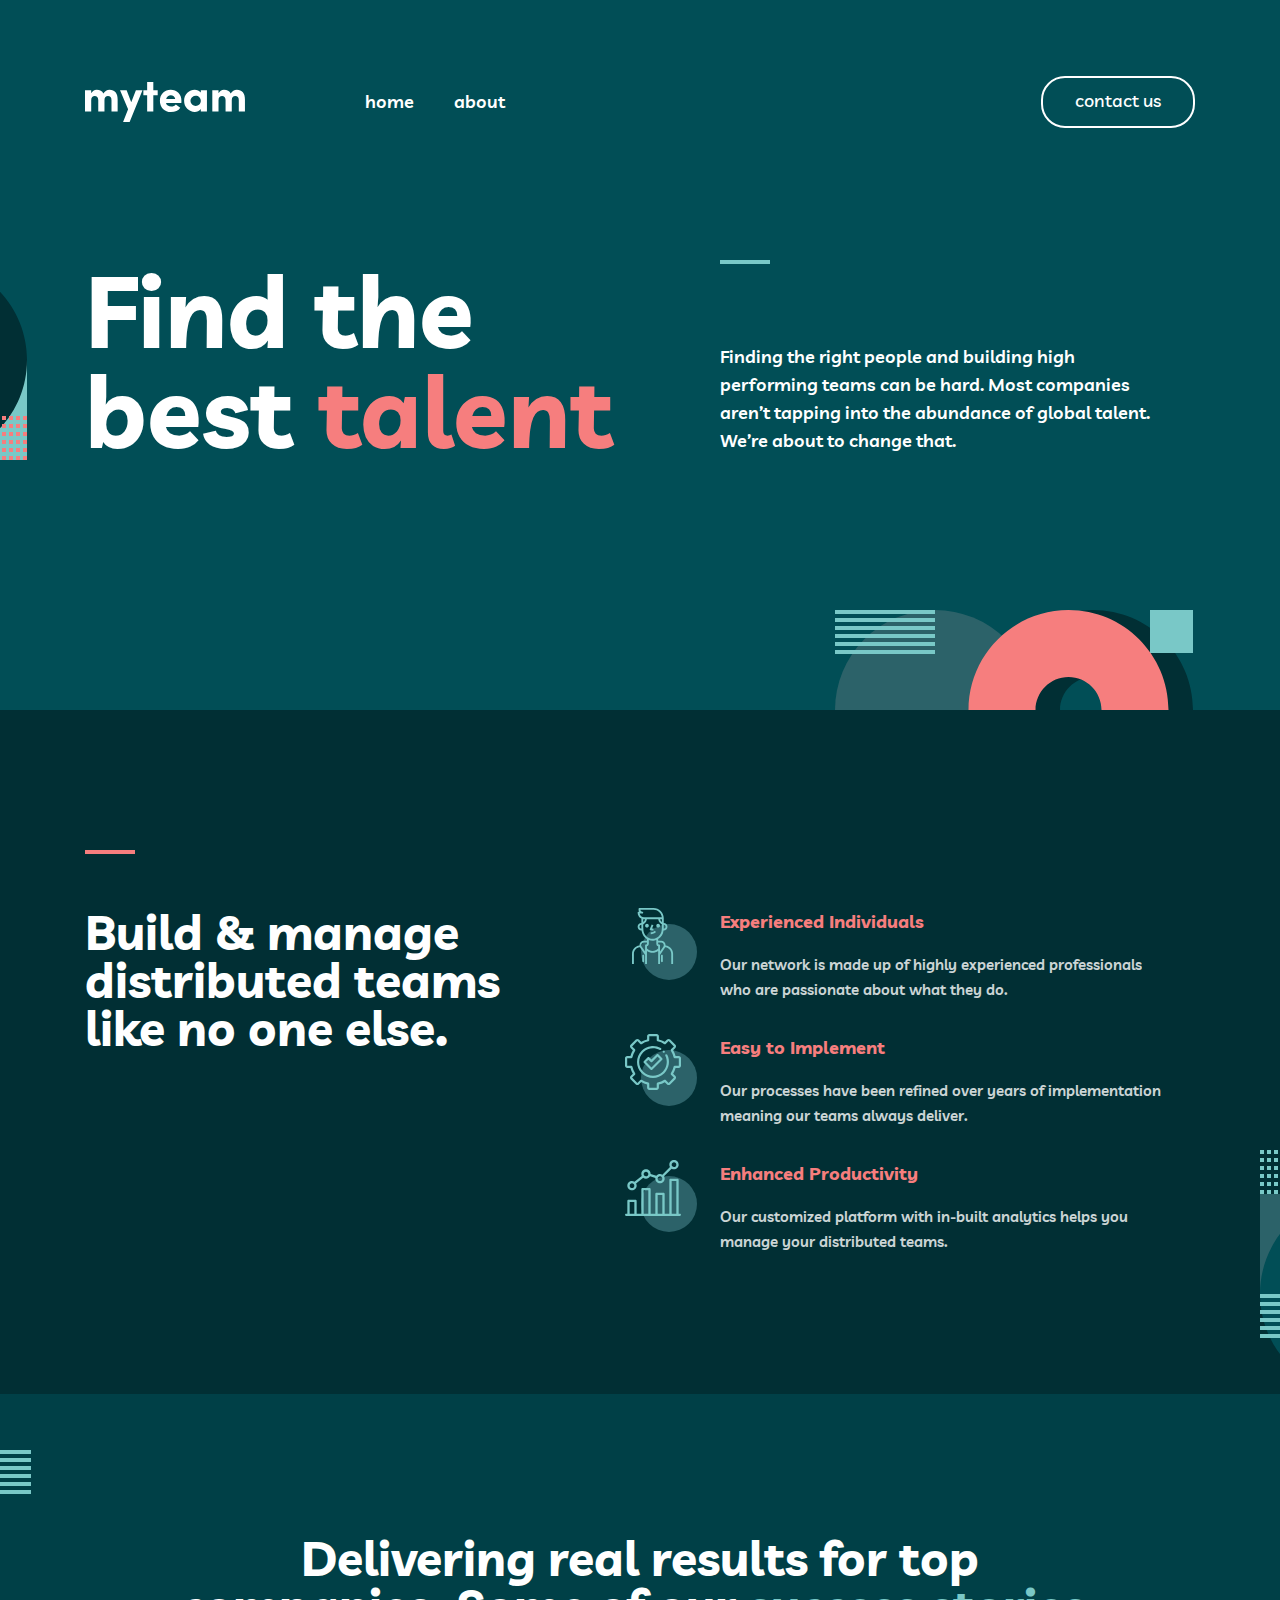
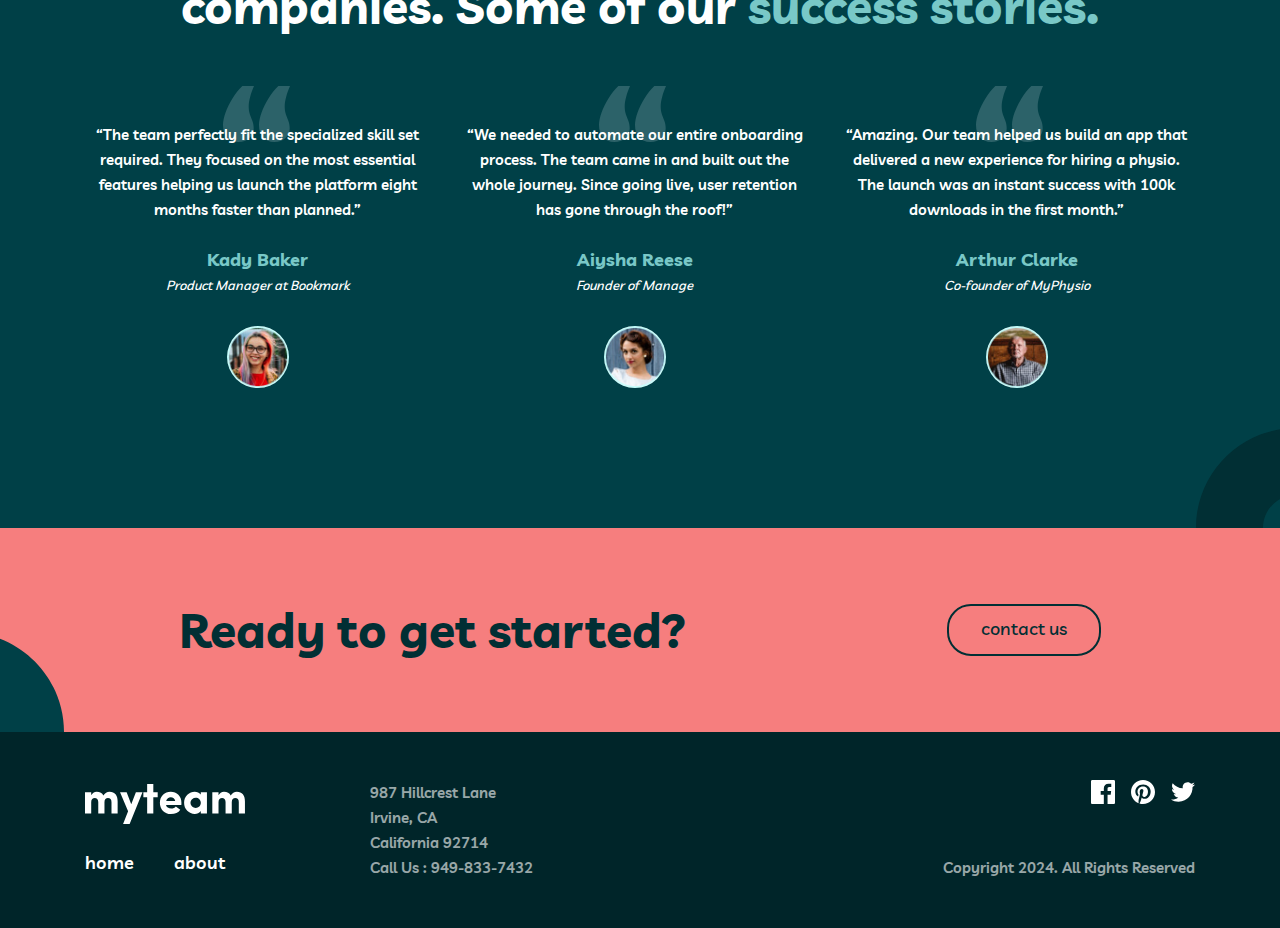
==== commit db84885c: "add about page" ====
--- a/index.html
+++ b/index.html
@@ -23,7 +23,7 @@
           <a class="sitenav__link" href="#">home</a>
         </li>
         <li class="sitenav__list">
-          <a class="sitenav__link" href="#">about</a>
+          <a class="sitenav__link" href="about.html">about</a>
         </li>
 
       </ul>
@@ -183,10 +183,10 @@
           <ul class="sitenav sitenav-footer">
 
             <li class="sitenav__list">
-              <a class="sitenav__link sitenav__link-footer" href="#">home</a>
+              <a class="sitenav__link sitenav__link-footer" href="index.html">home</a>
             </li>
             <li class="sitenav__list">
-              <a class="sitenav__link sitenav__link-footer" href="#">about</a>
+              <a class="sitenav__link sitenav__link-footer" href="about.html">about</a>
             </li>
 
           </ul>
--- a/style/style.css
+++ b/style/style.css
@@ -52,7 +52,7 @@
 }
 
 .main-content {
-  flex-grow: 1;
+  flex-grow: 0;
 }
 
 /* FONTS  */
@@ -330,7 +330,7 @@
 .cta__posture {
   position: absolute;
   bottom: -176px;
-  left: -140px;
+  left: -201px;
   width: 200px;
   height: 244px;
 
@@ -488,15 +488,267 @@
 .story__posture-left {
   position: absolute;
   top: -140px;
-  left: -147px;
+  left: -201px;
   width: 147px;
   height: 100px;
 }
 
 .story__posture-right {
   position: absolute;
-  right: -132px;
+  right: -201px;
   bottom: -240px;
   width: 200px;
   height: 200px;
-}+}
+
+
+  /* ABOUT  */
+  .ahero {
+    background-color: var(--midnight-green);
+    padding-bottom: 142px;
+  }
+  .ahero__container {
+    position: relative;
+    display: flex;
+    align-items: flex-start;
+  }
+  .ahero__posture {
+    position: absolute;
+    right: -201px;
+    bottom: -142px;
+  }
+  .ahero__wrapper-title {
+    width: 350px;
+    height: 100px;
+  }
+  .ahero__title {
+    margin: 0;
+    margin-right: 30px;
+    font-size: 64px;
+    font-weight: 700;
+    line-height: 100px;
+  }
+  .ahero__wrapper-text {
+    width: 730px;
+    height: 112px
+  }
+  .ahero__text {
+    margin: 0;
+    font-size: 18px;
+    line-height: 28px;
+  }
+  .ahero__text::before {
+    display: block;
+    width: 50px;
+    height: 4px;
+    margin-bottom: 40px;
+    background-color: var(--light-colar);
+    content: "";
+  }
+
+
+
+  /* DIRECTOR  */
+  .director {
+    padding-top: 140px;
+    padding-bottom: 92px;
+    background-color: var(--deep-green);
+  }
+
+  .director__container {
+    position: relative;
+    display: flex;
+    flex-direction: column;
+  }
+  .director__posture-right {
+    position: absolute;
+    right: -201px;
+    bottom: -92px;
+  }
+  .director__posture-left {
+    position: absolute;
+    top: -140px;
+    left: -301px;
+  }
+  .director__title {
+    margin: 0;
+    margin-bottom: 64px;
+    font-size: 48px;
+    font-weight: 700;
+    line-height: 48px;
+    text-align: center;
+  }
+  .director__list {
+    display: flex;
+    flex-wrap: wrap;
+    align-items: center;
+    list-style-type: none;
+    padding: 0;
+    margin: 0%;
+    margin-left: -30px;
+  }
+  .director__item {
+    position: relative;
+    background-color: var(--state-green);
+    margin-bottom: 76px;
+    margin-left: 30px;
+  }
+
+  .director__item-inner {
+    display: flex;
+    justify-content: center;
+    flex-direction: column;
+    margin: 32px 24px 56px;
+    width: 302px;
+    height: 165px;
+  }
+  .director__item-inner-back {
+    display: flex;
+    justify-content: center;
+    flex-direction: column;
+    margin: 32px 24px 56px;
+    width: 302px;
+    height: 165px;
+  }
+  .back__name {
+    margin-bottom: 8px;
+    color: var(--rapture-blue);
+    font-size: 18px;
+    font-weight: 700;
+    line-height: 28px;
+    text-align: center;
+  }
+  .back__text {
+    margin-bottom: 24px;
+    text-align: center;
+  }
+  .back__socials {
+    display: flex;
+    justify-content: center;
+    align-items: center;
+  }
+  .back__socials-link {
+    color: var(--white);
+    text-decoration: none;
+  }
+  .back__socials-link:not(:last-child){
+    margin-right: 16px;
+  }
+  .back__socials-link:hover {
+    color: var(--light-colar);
+  }
+  .back__socials-link:active {
+    opacity: 0.6;
+  }
+  .back__socilas-icon {
+    display: block;
+    width: 24px;
+    height: 20px;
+    object-fit: cover;
+  }
+
+  .close {
+    display: none;
+  }
+  .open {
+    display: flex;
+  }
+
+  .director__img {
+    width: 96px;
+    height: 96px;
+    margin: 0 auto 16px;
+    border-radius: 50%;
+    object-fit: contain;
+  }
+  .director__name {
+    color: var(--rapture-blue);
+    font-size: 18px;
+    font-weight: 700;
+    line-height: 28px;
+    text-align: center;
+  }
+  .director__position {
+    font-style: italic;
+    font-weight: 500;
+    text-align: center;
+  }
+  .director__plus {
+    position: absolute;
+    bottom: -28px;
+    right: 42%;
+
+    border: 0;
+    padding: 0;
+
+    width: 56px;
+    height: 56px;
+    border-radius: 50%;
+    background-color: var(--light-colar);
+    cursor: pointer;
+  }
+  .director__plus:hover {
+    background-color: var(--rapture-blue);
+  }
+  .director__plus:active {
+    opacity: 0.6;
+  }
+
+
+  .director__plus-active {
+      background-color: var(--rapture-blue);
+  }
+  .director__buttom-icon-active {
+    transform: rotate(45.00deg);
+  }
+
+
+  .director__button-icon {
+    display: block;
+    margin-left: auto;
+    margin-right: auto;
+    width: 16px;
+    height: 16px;
+    object-fit: contain;
+  }
+
+
+  /* CLIENTS  */
+  .clients {
+    padding-top: 140px;
+    padding-bottom: 140px;
+    background-color: var(--state-green);
+  }
+  .clients__content {
+    position: relative;
+    display: flex;
+    flex-direction: column;
+  }
+  .clients__circle {
+    position: absolute;
+    top: -140px;
+    left: -201px;
+  }
+  .clients__content-title {
+    margin: 0;
+    margin-bottom: 64px;
+    font-size: 48px;
+    font-weight: 700;
+    line-height: 48px;
+    letter-spacing: 0px;
+    text-align: center;
+  }
+  .clients__list {
+    display: flex;
+    align-items: center;
+    list-style-type: none;
+    margin: 0;
+    padding: 0;
+  }
+  .clients__item:not(:last-child){
+    margin-right: 80px;
+  }
+  .clients__brand-logo {
+    display: block;
+    object-fit: cover;
+  }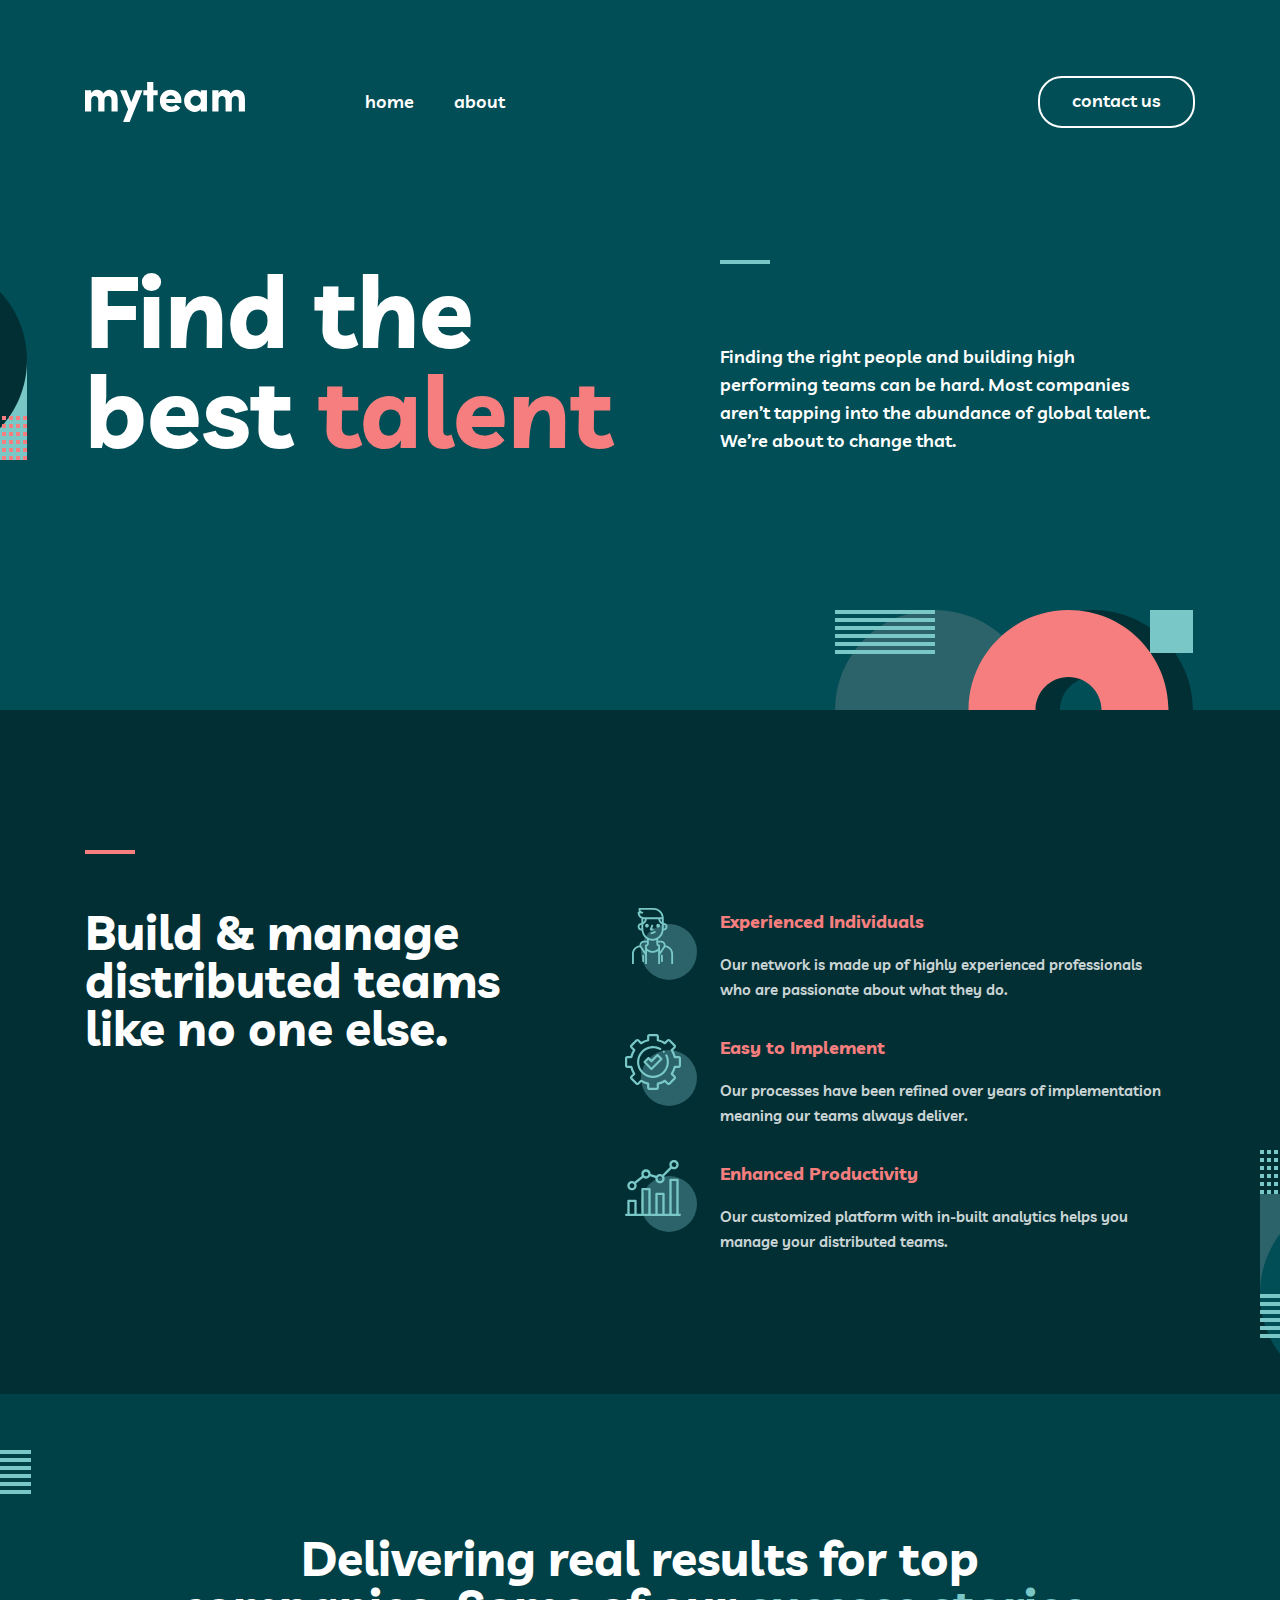
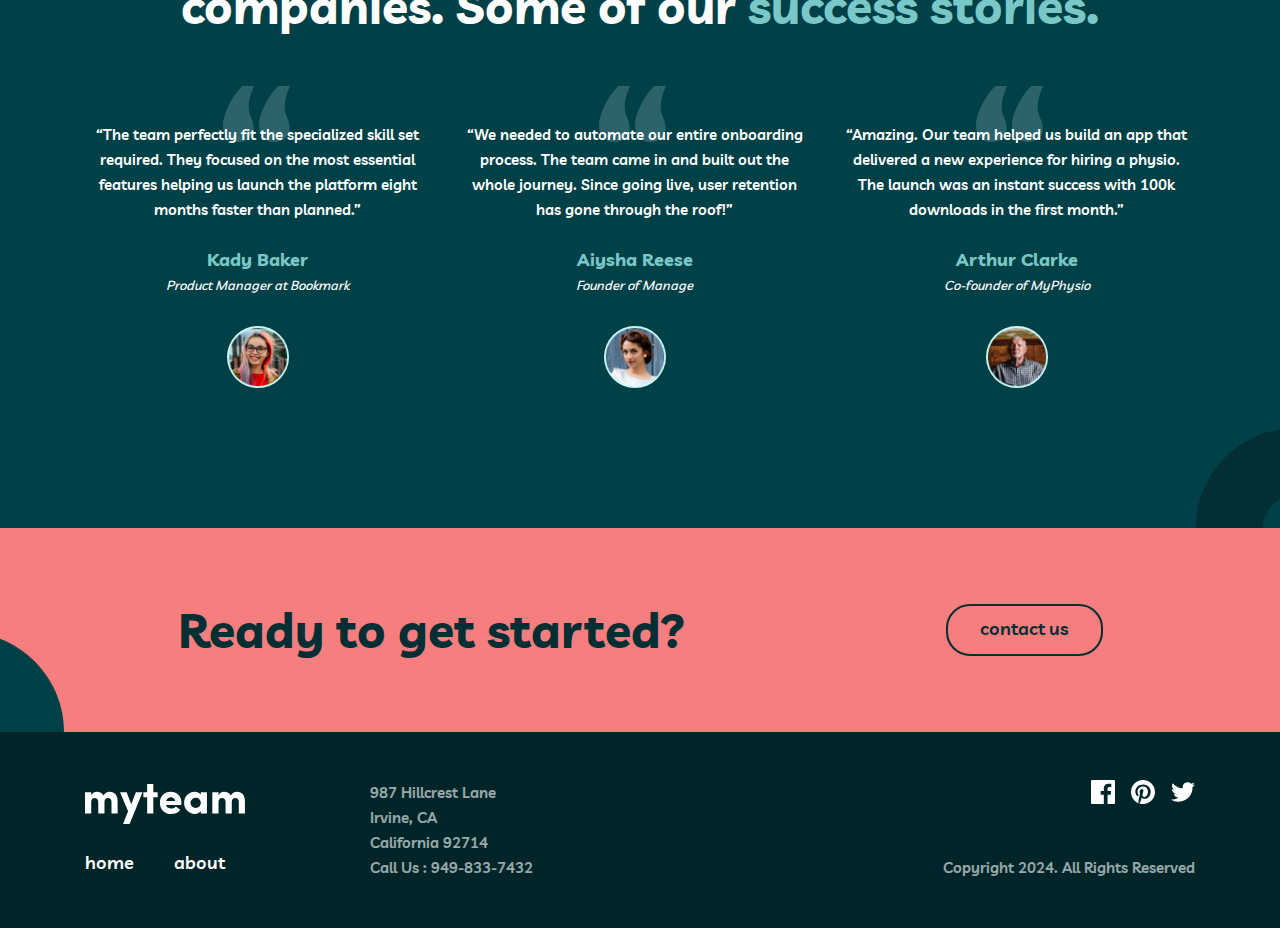
==== commit 1c7d0a7b: "chnage button element to a (link)" ====
--- a/index.html
+++ b/index.html
@@ -20,7 +20,7 @@
       <ul class="sitenav">
 
         <li class="sitenav__list">
-          <a class="sitenav__link" href="#">home</a>
+          <a class="sitenav__link" href="index.html">home</a>
         </li>
         <li class="sitenav__list">
           <a class="sitenav__link" href="about.html">about</a>
@@ -28,7 +28,7 @@
 
       </ul>
 
-      <button class="button button--green" type="button">contact us</button>
+      <a class="button button--green" href="contact.html">contact us</a>
     </div>
   </header>
   <!-- /SITE HEADER  -->
@@ -161,7 +161,7 @@
         <img class="cta__posture" src="img/cta__posture.svg" alt="" width="200" height="244">
 
         <h2 class="cta__title">Ready to get started?</h2>
-        <button class="button button--reddish">contact us</button>
+        <a class="button button--reddish" href="contact.html">contact us</a>
       </div>
     </div>
     <!-- /CTA  -->
--- a/style/style.css
+++ b/style/style.css
@@ -20,6 +20,10 @@
 *::before,
 *::after {
   box-sizing: inherit;
+}
+*:focus {
+  outline: none;
+  outline-offset: 0;
 }
 body {
  display: flex;
@@ -85,6 +89,7 @@
 
 /* BUTTONS  */
 .button {
+  display: inline-block;
   padding: 9px 32px 11px;
   margin: 0;
   border: 0;
@@ -92,6 +97,7 @@
   font-size: 18px;
   line-height: 28px;
   cursor: pointer;
+  text-decoration: none;
   transition: transform 0.3s ;
 }
 .button:active {
@@ -751,4 +757,141 @@
   .clients__brand-logo {
     display: block;
     object-fit: cover;
-  }+  }
+
+
+  /* CONTACT  */
+  .contact {
+    padding-bottom: 114px;
+    background-color: var(--midnight-green);
+  }
+  .contact__page {
+    display: flex;
+    align-items: center;
+  }
+  .contact__info {
+    display: flex;
+    flex-direction: column;
+    margin-right: auto;
+  }
+  .contact__info-title {
+    margin: 0;
+    margin-bottom: 16px;
+    font-size: 64px;
+    font-weight: 700;
+    line-height: 100px;
+  }
+  .contact__info-title--small {
+    margin: 0;
+    margin-bottom: 32px;
+    color: var(--light-colar);
+    font-size: 32px;
+    font-weight: 700;
+    line-height: 48px;
+  }
+  .contact__info-list {
+    list-style: none;
+    margin: 0;
+    padding: 0;
+  }
+  .contact__info-item {
+    display: flex;
+    align-items: center;
+  }
+  .contact__info-item:not(:last-child) {
+    margin-bottom: 8px;
+  }
+  .contact__info-img {
+    display: block;
+    margin-right: 23px;
+    width: 72px;
+    height: 72px;
+    object-fit: contain;
+  }
+  .contact__info-text {
+    margin: 0;
+    font-size: 18px;
+    font-weight: 700;
+    line-height: 28px;
+  }
+
+/* FORM  */
+.contact__form {
+  display: flex;
+  flex-direction: column;
+  margin-left: 32px;
+}
+.contact__form-input {
+  padding: 0 81px 17px 14px ;
+  width: 540px;
+  background-color: var(--midnight-green);
+  border: 0;
+  border-bottom: 1px solid #ffff;
+  letter-spacing: -0.12px;
+
+  color: var(--white);
+  font-family: "Livvic";
+  font-size: 15px;
+  font-weight: 600;
+  line-height: 25px;
+  letter-spacing: -0.12px;
+}
+.contact__form-input:focus {
+  border-color: var(--rapture-blue);
+}
+.contact__form-input:not(:last-child){
+  margin-bottom: 24px;
+}
+::placeholder {
+  color: var(--white);
+  opacity: 0.6;
+}
+.contact__form-input--textarea {
+  padding-bottom: 59px;
+  resize: none;
+}
+textarea::-webkit-scrollbar {
+  width: 1em;
+  }
+
+  textarea::-webkit-scrollbar-track {
+  -webkit-box-shadow: inset 0 0 6px rgba(0,0,0,0.3);
+  }
+
+  textarea::-webkit-scrollbar-thumb {
+  background-color: var(--white);
+  border-radius: 5px;
+  }
+
+input:not(:focus):not(:placeholder-shown):valid {
+  border-color: var(--rapture-blue);
+}
+
+input:not(:focus):not(:placeholder-shown):invalid {
+  border-color: var(--light-colar);
+  color: var(--light-colar);
+}
+
+input:focus + .validation-error,
+input:valid + .validation-error,
+input:placeholder-shown + .validation-error {
+  display: none;
+}
+/* Change autocomplete styles in WebKit */
+input:-webkit-autofill,
+input:-webkit-autofill:hover,
+input:-webkit-autofill:focus,
+textarea:-webkit-autofill,
+textarea:-webkit-autofill:hover,
+textarea:-webkit-autofill:focus,
+select:-webkit-autofill,
+select:-webkit-autofill:hover,
+select:-webkit-autofill:focus {
+  -webkit-text-fill-color: var(--white);
+  -webkit-box-shadow: 0 0 0px 1000px var(--midnight-green) inset;
+  transition: background-color 5000s ease-in-out 0s;
+}
+.contact__form-input--required-error {
+  display: none;
+}
+
